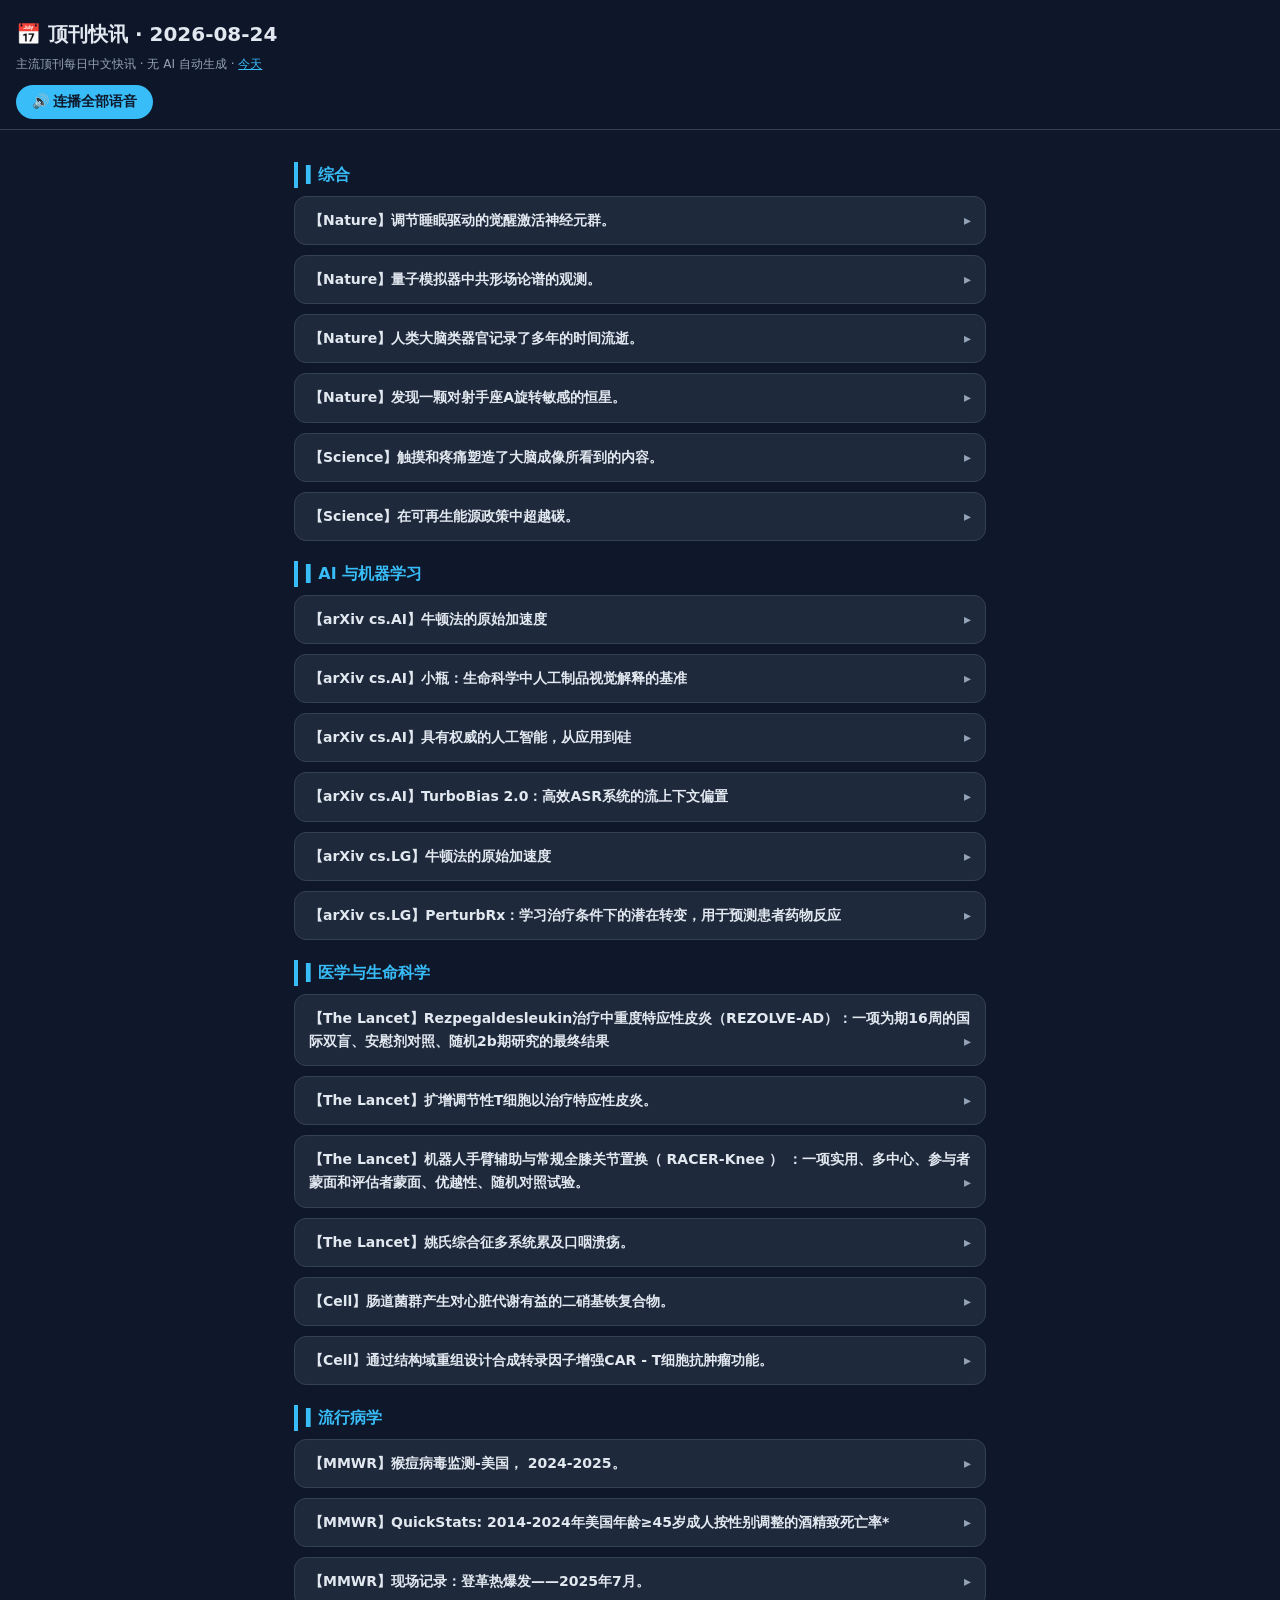
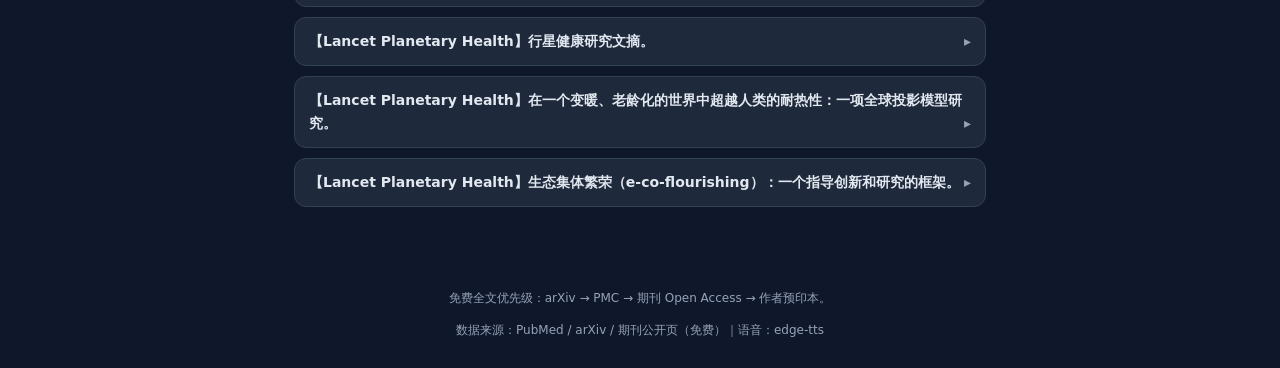
==== site/index.html @ e171ab95 "顶刊快讯 PWA：无 AI 自动生成器 + GitHub Actions 每日部署" ====
<!DOCTYPE html>
<html lang="zh-CN">
<head>
<meta charset="utf-8">
<meta name="viewport" content="width=device-width, initial-scale=1, viewport-fit=cover">
<title>顶刊快讯 · 2026-08-24</title>
<link rel="manifest" href="manifest.webmanifest">
<link rel="icon" href="icon-192.png">
<link rel="apple-touch-icon" href="icon-192.png">
<meta name="theme-color" content="#0f172a">
<link rel="stylesheet" href="styles.css">
</head>
<body>
<header>
<h1>📅 顶刊快讯 · 2026-08-24</h1>
<p class="sub">主流顶刊每日中文快讯 · 无 AI 自动生成 · <a href="index.html">今天</a></p>
<button id="playAll">🔊 连播全部语音</button>
</header>
<main>
<h2>▍综合</h2>
<details>
<summary>【Nature】调节睡眠驱动的觉醒激活神经元群。</summary>
<div class="body">
<p class="abs">长时间的清醒会增加睡眠动力，通常会通过增加睡眠来补偿</p>
<p class="link">原文：<a href="https://pubmed.ncbi.nlm.nih.gov/42618797/" target="_blank" rel="noopener">https://pubmed.ncbi.nlm.nih.gov/42618797/</a></p>
<audio controls preload="none" src="audio/1.mp3"></audio><button class="play" data-audio="audio/1.mp3">▶ 朗读本条</button>
</div>
</details>
<details>
<summary>【Nature】量子模拟器中共形场论谱的观测。</summary>
<div class="body">
<p class="abs">共形场理论（CFTs）在高能物理中占有重要地位</p>
<p class="link">原文：<a href="https://pubmed.ncbi.nlm.nih.gov/42618796/" target="_blank" rel="noopener">https://pubmed.ncbi.nlm.nih.gov/42618796/</a></p>
<audio controls preload="none" src="audio/2.mp3"></audio><button class="play" data-audio="audio/2.mp3">▶ 朗读本条</button>
</div>
</details>
<details>
<summary>【Nature】人类大脑类器官记录了多年的时间流逝。</summary>
<div class="body">
<p class="abs">人类大脑的发育和成熟经历了一段异常漫长的时间，跨度将近20年。控制人类出生后大脑发育的物种特异性方面的过程很难在动物模型中研究</p>
<p class="link">原文：<a href="https://pubmed.ncbi.nlm.nih.gov/42618795/" target="_blank" rel="noopener">https://pubmed.ncbi.nlm.nih.gov/42618795/</a></p>
<audio controls preload="none" src="audio/3.mp3"></audio><button class="play" data-audio="audio/3.mp3">▶ 朗读本条</button>
</div>
</details>
<details>
<summary>【Nature】发现一颗对射手座A旋转敏感的恒星。</summary>
<div class="body">
<p class="abs">射手座A * （ Sgr A * ）位于银河系中心，是最近的大质量黑洞</p>
<p class="link">原文：<a href="https://pubmed.ncbi.nlm.nih.gov/42618794/" target="_blank" rel="noopener">https://pubmed.ncbi.nlm.nih.gov/42618794/</a></p>
<audio controls preload="none" src="audio/4.mp3"></audio><button class="play" data-audio="audio/4.mp3">▶ 朗读本条</button>
</div>
</details>
<details>
<summary>【Science】触摸和疼痛塑造了大脑成像所看到的内容。</summary>
<div class="body">
<p class="abs">感官输入会影响不同的血管网络，影响脑部扫描的精度。</p>
<p class="link">原文：<a href="https://pubmed.ncbi.nlm.nih.gov/42623482/" target="_blank" rel="noopener">https://pubmed.ncbi.nlm.nih.gov/42623482/</a></p>
<audio controls preload="none" src="audio/5.mp3"></audio><button class="play" data-audio="audio/5.mp3">▶ 朗读本条</button>
</div>
</details>
<details>
<summary>【Science】在可再生能源政策中超越碳。</summary>
<div class="body">
<p class="abs">中国政策驱动的太阳能扩张表明，为什么气候政策评估应该考虑生物多样性的影响。</p>
<p class="link">原文：<a href="https://pubmed.ncbi.nlm.nih.gov/42623481/" target="_blank" rel="noopener">https://pubmed.ncbi.nlm.nih.gov/42623481/</a></p>
<audio controls preload="none" src="audio/6.mp3"></audio><button class="play" data-audio="audio/6.mp3">▶ 朗读本条</button>
</div>
</details>
<h2>▍AI 与机器学习</h2>
<details>
<summary>【arXiv cs.AI】牛顿法的原始加速度</summary>
<div class="body">
<p class="abs">提出了一种新的Lipschitz连续Hessian凸函数最小化的直接加速牛顿法。该算法只使用原始变量，每次迭代只执行一次线性求解。通过简单的预定参数选择，实现了函数残差的全局收敛速率为$O(1/k^3)$。据我们所知，这是该问题类实现此速率的第一个二阶方法，而每次迭代仅依赖一个线性系统解（不解决辅助非线性正则化子问题，如三次正则化，执行非线性参数搜索，或使用对偶超梯度修正）。我们的方法可以在保持快速全局速率的同时，使用非精确线性系统解算器以无hessian方式实现。我们通过布雷格曼进一步将我们的构造扩展到任意几何</p>
<p class="link">原文：<a href="https://arxiv.org/abs/2608.21359v1" target="_blank" rel="noopener">https://arxiv.org/abs/2608.21359v1</a></p>
<audio controls preload="none" src="audio/7.mp3"></audio><button class="play" data-audio="audio/7.mp3">▶ 朗读本条</button>
</div>
</details>
<details>
<summary>【arXiv cs.AI】小瓶：生命科学中人工制品视觉解释的基准</summary>
<div class="body">
<p class="abs">在专业的生命科学工作流程中，科学家通常会解释视觉工件（凝胶印迹、显微镜图像、质粒图、流式细胞仪图、分子结构等），以告知研究决策。我们介绍了VIALS，这是一个具有161个这样的解释任务的视觉问答基准，涵盖了生物技术行业中整个实验工作流程中检查的工件类型（而不是出版物和教科书中的抛光数字）。虽然前沿视觉语言模型现在可以流利地描述自然图像，但我们发现它们无法准确地解释这些科学图像，这反映了领域知识和特定领域视觉推理能力的局限性。相比之下，具有相关领域专业知识的科学家发现这些视觉解释任务很简单。不能类似地解释这些图像的人工智能将受到限制</p>
<p class="link">原文：<a href="https://arxiv.org/abs/2608.21357v1" target="_blank" rel="noopener">https://arxiv.org/abs/2608.21357v1</a></p>
<audio controls preload="none" src="audio/8.mp3"></audio><button class="play" data-audio="audio/8.mp3">▶ 朗读本条</button>
</div>
</details>
<details>
<summary>【arXiv cs.AI】具有权威的人工智能，从应用到硅</summary>
<div class="body">
<p class="abs">For sixty years, machine verification has been a major cost overhead, affordable only for exceptional artifacts. Here we report that generative AI inverts this relationship: at AI speed, machine verification is not only economical but essential to productivity --- it is the incorruptible referee that lets one person safely direct autonomous machine work at scale. In five weeks, one researcher on consumer AI subscriptions directed a small fleet of AI agents from application code, through a verified compiler and executive, to a RISC-V processor taped out on a community silicon shuttle; no proof passed through human review, and no RTL was written by a human. The working discipline --- the Salt method --- rests on a proof kernel no hallucinated proof can pass: mathematical claims travel between agents as kernel-checked artifacts, and human attention is reserved for statements, designs, and r</p>
<p class="link">原文：<a href="https://arxiv.org/abs/2608.21356v1" target="_blank" rel="noopener">https://arxiv.org/abs/2608.21356v1</a></p>
<audio controls preload="none" src="audio/9.mp3"></audio><button class="play" data-audio="audio/9.mp3">▶ 朗读本条</button>
</div>
</details>
<details>
<summary>【arXiv cs.AI】TurboBias 2.0：高效ASR系统的流上下文偏置</summary>
<div class="body">
<p class="abs">上下文化对于生产自动语音识别（ASR）系统至关重要，在这种系统中，必须在严格的延迟限制下准确识别用户提供的短语。尽管许多上下文偏置方法提高了识别精度，但它们通常不能满足现代生产ASR系统的实际需求：流推理、高效的批处理解码、用户特定的上下文列表和低运行时开销。我们提出了TurboBias 2.0，这是一个面向生产的框架，用于在基于传感器的ASR系统中进行有效的相位提升。该框架通过不区分大小写的增强图和逐流批处理解码扩展了gpu加速的TurboBias，允许批处理中的每个话语使用独立的上下文偏置配置。这可以为多个同时使用的用户提供个性化的上下文偏差，而无需共享或混合他们的上下文列表。的propo</p>
<p class="link">原文：<a href="https://arxiv.org/abs/2608.21343v1" target="_blank" rel="noopener">https://arxiv.org/abs/2608.21343v1</a></p>
<audio controls preload="none" src="audio/10.mp3"></audio><button class="play" data-audio="audio/10.mp3">▶ 朗读本条</button>
</div>
</details>
<details>
<summary>【arXiv cs.LG】牛顿法的原始加速度</summary>
<div class="body">
<p class="abs">提出了一种新的Lipschitz连续Hessian凸函数最小化的直接加速牛顿法。该算法只使用原始变量，每次迭代只执行一次线性求解。通过简单的预定参数选择，实现了函数残差的全局收敛速率为$O(1/k^3)$。据我们所知，这是该问题类实现此速率的第一个二阶方法，而每次迭代仅依赖一个线性系统解（不解决辅助非线性正则化子问题，如三次正则化，执行非线性参数搜索，或使用对偶超梯度修正）。我们的方法可以在保持快速全局速率的同时，使用非精确线性系统解算器以无hessian方式实现。我们通过布雷格曼进一步将我们的构造扩展到任意几何</p>
<p class="link">原文：<a href="https://arxiv.org/abs/2608.21359v1" target="_blank" rel="noopener">https://arxiv.org/abs/2608.21359v1</a></p>
<audio controls preload="none" src="audio/11.mp3"></audio><button class="play" data-audio="audio/11.mp3">▶ 朗读本条</button>
</div>
</details>
<details>
<summary>【arXiv cs.LG】PerturbRx：学习治疗条件下的潜在转变，用于预测患者药物反应</summary>
<div class="body">
<p class="abs">缺乏数据和肿瘤异质性限制了患者水平的癌症治疗反应预测。现有的方法通过预处理分子谱和药物表征来预测反应，而没有明确地模拟治疗下预期的分子变化。我们提出了PerturbRx，这是一个治疗条件表征学习框架，可以学习干预诱导的潜在转变，并将其用作患者-药物反应特征。PerturbRx从环境匹配但细胞不配对的对照和处理的单细胞群体中训练药物和剂量条件转换预测器，然后冻结并将预测器转移到预处理患者资料中，而无需治疗后测量。这种转变与患者和药物表征相结合，以预测反应。在TCGA和患者来源的异种移植物基准中，PerturbRx达到了最强的聚合率</p>
<p class="link">原文：<a href="https://arxiv.org/abs/2608.21349v1" target="_blank" rel="noopener">https://arxiv.org/abs/2608.21349v1</a></p>
<audio controls preload="none" src="audio/12.mp3"></audio><button class="play" data-audio="audio/12.mp3">▶ 朗读本条</button>
</div>
</details>
<h2>▍医学与生命科学</h2>
<details>
<summary>【The Lancet】Rezpegaldesleukin治疗中重度特应性皮炎（REZOLVE-AD）：一项为期16周的国际双盲、安慰剂对照、随机2b期研究的最终结果</summary>
<div class="body">
<p class="abs">Rezpegaldesleukin是一种白细胞介素-2受体激动剂，可选择性地扩展和增强调节性T细胞（Tregs）的功能，为自身免疫性和炎症性疾病（如特应性皮炎）提供了一种新的治疗方法。我们的目的是比较rezpegaldesleukin和安慰剂对未接受生物治疗的中度至重度特应性皮炎患者的疗效和安全性分析。REZOLVE-AD是一项2b期、随机、双盲、安慰剂对照研究，在10个国家（澳大利亚、保加利亚、加拿大、克罗地亚、捷克、德国、匈牙利、波兰、西班牙和美国）的107个社区研究中心或医院进行。符合条件的患者是在入组前至少12个月确诊患有特应性皮炎（美国皮肤病学会共识标准）的成年人（18岁或以上），并伴有中度至重度疾病活动</p>
<p class="link">原文：<a href="https://pubmed.ncbi.nlm.nih.gov/42628554/" target="_blank" rel="noopener">https://pubmed.ncbi.nlm.nih.gov/42628554/</a></p>
<audio controls preload="none" src="audio/13.mp3"></audio><button class="play" data-audio="audio/13.mp3">▶ 朗读本条</button>
</div>
</details>
<details>
<summary>【The Lancet】扩增调节性T细胞以治疗特应性皮炎。</summary>
<div class="body">

<p class="link">原文：<a href="https://pubmed.ncbi.nlm.nih.gov/42628553/" target="_blank" rel="noopener">https://pubmed.ncbi.nlm.nih.gov/42628553/</a></p>
<audio controls preload="none" src="audio/14.mp3"></audio><button class="play" data-audio="audio/14.mp3">▶ 朗读本条</button>
</div>
</details>
<details>
<summary>【The Lancet】机器人手臂辅助与常规全膝关节置换（ RACER-Knee ） ：一项实用、多中心、参与者蒙面和评估者蒙面、优越性、随机对照试验。</summary>
<div class="body">
<p class="abs">Robotic systems are being increasingly used to assist with total knee replacement (TKR). Whether robotic systems improve outcomes after TKR is uncertain. We aimed to ascertain the clinical efficacy and cost-effectiveness of the Mako robotic-arm system compared with conventional instruments for TKR. We conducted a participant-masked and assessor-masked pragmatic, superiority, randomised controlled trial at ten hospitals in Great Britain involving 33 surgeons. Patients with advanced knee osteoarthritis underwent TKR with conventional instruments (cTKR) or with the Mako robotic-arm-assisted system (rTKR). Key exclusion criteria were inflammatory arthropathy, previous fracture, or the need for complex implants. Participants were randomly assigned (1:1) through a remote computer system using minimisation by age, BMI, centre, surgeon, and primary knee compartment involved. Participants and ass</p>
<p class="link">原文：<a href="https://pubmed.ncbi.nlm.nih.gov/42624811/" target="_blank" rel="noopener">https://pubmed.ncbi.nlm.nih.gov/42624811/</a></p>
<audio controls preload="none" src="audio/15.mp3"></audio><button class="play" data-audio="audio/15.mp3">▶ 朗读本条</button>
</div>
</details>
<details>
<summary>【The Lancet】姚氏综合征多系统累及口咽溃疡。</summary>
<div class="body">

<p class="link">原文：<a href="https://pubmed.ncbi.nlm.nih.gov/42624807/" target="_blank" rel="noopener">https://pubmed.ncbi.nlm.nih.gov/42624807/</a></p>
<audio controls preload="none" src="audio/16.mp3"></audio><button class="play" data-audio="audio/16.mp3">▶ 朗读本条</button>
</div>
</details>
<details>
<summary>【Cell】肠道菌群产生对心脏代谢有益的二硝基铁复合物。</summary>
<div class="body">
<p class="abs">肠道细菌影响宿主生理，但其潜在机制尚不完全清楚。我们确定了肠道微生物将无机硝酸盐和非血红素铁转化为可移动的生物活性二硝基铁复合物（dnic）的途径，这些复合物分布在全身并影响宿主的代谢。电子顺磁共振检测常规而非无菌小鼠组织中的dnic。小鼠和人类的粪便以及大肠杆菌都能从硝酸盐和柠檬酸铁中产生dnic，而缺乏硝酸盐还原酶的突变体则不能。在西方饮食喂养的小鼠中，添加硝酸盐+柠檬酸铁或合成DNIC可增加组织DNIC水平并改善心脏代谢功能障碍。此外，在HepG2细胞和人肝细胞球状体中，DNIC可减少脂肪酸诱导的脂肪变性。DNIC的生物活性由Fe（NO）介导。</p>
<p class="link">原文：<a href="https://pubmed.ncbi.nlm.nih.gov/42617596/" target="_blank" rel="noopener">https://pubmed.ncbi.nlm.nih.gov/42617596/</a></p>
<audio controls preload="none" src="audio/17.mp3"></audio><button class="play" data-audio="audio/17.mp3">▶ 朗读本条</button>
</div>
</details>
<details>
<summary>【Cell】通过结构域重组设计合成转录因子增强CAR - T细胞抗肿瘤功能。</summary>
<div class="body">
<p class="abs">人类蛋白质编码基因是通过祖先基因的结构域重排而进化的。我们开发了一种可扩展的、进化指导的方法，从蛋白质家族的组成域组装新基因，称为DESynR（通过合成和重组的结构域工程）基因。在原代人T细胞中，DESynR激活蛋白-1 （AP-1）转录因子（TFs）在体外和体内抗肿瘤试验中的表现明显优于天然AP-1 TFs。DESynR AP-1 TFs诱导广泛的转录和表观遗传重编程，并建立非自然T细胞状态，优化耗竭、效应和细胞毒性功能以及持久性的特征——有时从不同的细胞类型中选择基因模块。重编程主要是由已建立的ap -1结合调控元件的差异调控驱动的，而不是唯一的结合。最后，我们筛选DESynR红母细胞tran</p>
<p class="link">原文：<a href="https://pubmed.ncbi.nlm.nih.gov/42617595/" target="_blank" rel="noopener">https://pubmed.ncbi.nlm.nih.gov/42617595/</a></p>
<audio controls preload="none" src="audio/18.mp3"></audio><button class="play" data-audio="audio/18.mp3">▶ 朗读本条</button>
</div>
</details>
<h2>▍流行病学</h2>
<details>
<summary>【MMWR】猴痘病毒监测-美国， 2024-2025。</summary>
<div class="body">
<p class="abs">Since the onset of a global outbreak of monkeypox virus (MPXV) infections in 2022, cases have declined substantially in the United States; however, ongoing low-level transmission has persisted. To assess trends in cases of MPXV infection in the United States during 2024-2025, investigators analyzed data from the One CDC Data Platform and the National Notifiable Diseases Surveillance System. In 2024, a total of 2,803 cases of MPXV infection were reported in the United States, including one travel-associated clade Ib case. In 2025, a total of 2,519 cases were reported, including 10 clade Ib cases. The number of reported cases of MPXV infection during September-October 2025 was double that during the same period in 2024, although cases returned to background levels by the end of December 2025. Demographic characteristics of patients with MPXV infections, including distributions by sex, race</p>
<p class="link">原文：<a href="https://pubmed.ncbi.nlm.nih.gov/42623297/" target="_blank" rel="noopener">https://pubmed.ncbi.nlm.nih.gov/42623297/</a></p>
<audio controls preload="none" src="audio/19.mp3"></audio><button class="play" data-audio="audio/19.mp3">▶ 朗读本条</button>
</div>
</details>
<details>
<summary>【MMWR】QuickStats: 2014-2024年美国年龄≥45岁成人按性别调整的酒精致死亡率*</summary>
<div class="body">

<p class="link">原文：<a href="https://pubmed.ncbi.nlm.nih.gov/42623290/" target="_blank" rel="noopener">https://pubmed.ncbi.nlm.nih.gov/42623290/</a></p>
<audio controls preload="none" src="audio/20.mp3"></audio><button class="play" data-audio="audio/20.mp3">▶ 朗读本条</button>
</div>
</details>
<details>
<summary>【MMWR】现场记录：登革热爆发——2025年7月。</summary>
<div class="body">

<p class="link">原文：<a href="https://pubmed.ncbi.nlm.nih.gov/42623287/" target="_blank" rel="noopener">https://pubmed.ncbi.nlm.nih.gov/42623287/</a></p>
<audio controls preload="none" src="audio/21.mp3"></audio><button class="play" data-audio="audio/21.mp3">▶ 朗读本条</button>
</div>
</details>
<details>
<summary>【Lancet Planetary Health】行星健康研究文摘。</summary>
<div class="body">

<p class="link">原文：<a href="https://pubmed.ncbi.nlm.nih.gov/42624812/" target="_blank" rel="noopener">https://pubmed.ncbi.nlm.nih.gov/42624812/</a></p>
<audio controls preload="none" src="audio/22.mp3"></audio><button class="play" data-audio="audio/22.mp3">▶ 朗读本条</button>
</div>
</details>
<details>
<summary>【Lancet Planetary Health】在一个变暖、老龄化的世界中超越人类的耐热性：一项全球投影模型研究。</summary>
<div class="body">
<p class="abs">在一个不断变暖的世界里，了解人类耐热极限将在何时、何地以及在多大程度上被突破变得越来越重要。以前的预测将健康年轻人的热量限制适用于所有年龄组，忽视了老年人更大的脆弱性。随着全球人口老龄化，这种疏忽可能会严重低估未来的高温风险。在这项研究中，我们的目的是研究年龄特异性耐热性在多大程度上改变了热极限超出的全球预测。我们将实验得出的年轻人（18-39岁）、中年人（40-59岁）和老年人（≥60岁）的热量限制与气候预测和年龄分层人口预测相结合，以评估在高于工业化前水平的1-4°C全球变暖下，这些限制可能在何处以及在多大程度上被打破。气候预测包括偏差校正</p>
<p class="link">原文：<a href="https://pubmed.ncbi.nlm.nih.gov/42607702/" target="_blank" rel="noopener">https://pubmed.ncbi.nlm.nih.gov/42607702/</a></p>
<audio controls preload="none" src="audio/23.mp3"></audio><button class="play" data-audio="audio/23.mp3">▶ 朗读本条</button>
</div>
</details>
<details>
<summary>【Lancet Planetary Health】生态集体繁荣（e-co-flourishing）：一个指导创新和研究的框架。</summary>
<div class="body">
<p class="abs">Converging ecological and social crises have exposed the limits of prevailing models of human progress, highlighting the need for more inclusive and interdisciplinary approaches to advancing wellbeing and flourishing across human and non-human life. In this Personal View, we propose an ecological-collective-flourishing (e-co-flourishing) approach, whereby one's own human flourishing is pursued along with that of natural ecosystems and their collective and individual constituents. We offer a heuristic translational framework that includes a methodological approach; guiding principles; and proposed programme theory in terms of hypothesised outcomes, pathways of change (mechanisms), key contextual factors (moderators), and intervention characteristics. This framework aims to bridge theory to real-world applications of e-co-flourishing interventions that are effective, scalable, and promote </p>
<p class="link">原文：<a href="https://pubmed.ncbi.nlm.nih.gov/42526478/" target="_blank" rel="noopener">https://pubmed.ncbi.nlm.nih.gov/42526478/</a></p>
<audio controls preload="none" src="audio/24.mp3"></audio><button class="play" data-audio="audio/24.mp3">▶ 朗读本条</button>
</div>
</details>

</main>
<footer>
<p>免费全文优先级：arXiv → PMC → 期刊 Open Access → 作者预印本。</p>
<p>数据来源：PubMed / arXiv / 期刊公开页（免费）｜语音：edge-tts</p>
</footer>
<script src="app.js"></script>
</body>
</html>
---- site/styles.css ----
:root { --bg:#0f172a; --card:#1e293b; --text:#e2e8f0; --muted:#94a3b8; --accent:#38bdf8; }
* { box-sizing:border-box; }
html { -webkit-text-size-adjust:100%; }
body { margin:0; font-family:system-ui,-apple-system,"PingFang SC","Microsoft YaHei",sans-serif; background:var(--bg); color:var(--text); line-height:1.65; }
header { padding:18px 16px 10px; position:sticky; top:0; background:rgba(15,23,42,.94); backdrop-filter:blur(8px); z-index:5; border-bottom:1px solid #334155; }
h1 { font-size:20px; margin:0 0 4px; }
.sub { color:var(--muted); font-size:12px; margin:0 0 10px; word-break:break-all; }
#playAll { background:var(--accent); color:#0f172a; border:0; border-radius:999px; padding:8px 16px; font-size:14px; font-weight:600; }
#playAll:disabled { opacity:.6; }
main { padding:12px 14px 44px; max-width:720px; margin:0 auto; }
h2 { font-size:16px; color:var(--accent); margin:20px 0 8px; border-left:4px solid var(--accent); padding-left:8px; }
details { background:var(--card); border-radius:12px; margin-bottom:10px; overflow:hidden; border:1px solid #334155; }
summary { padding:12px 14px; cursor:pointer; font-size:14px; font-weight:600; list-style:none; }
summary::-webkit-details-marker { display:none; }
summary::after { content:"▸"; float:right; color:var(--muted); }
details[open] summary::after { content:"▾"; }
.body { padding:0 14px 12px; border-top:1px dashed #334155; }
.abs { font-size:13px; color:#cbd5e1; }
.link { font-size:12px; word-break:break-all; }
.link a { color:var(--accent); }
audio { width:100%; height:36px; margin-top:8px; }
.play { background:#334155; color:var(--text); border:0; border-radius:8px; padding:6px 12px; margin-top:6px; font-size:13px; cursor:pointer; }
.noaudio { color:var(--muted); font-size:12px; }
footer { text-align:center; color:var(--muted); font-size:12px; padding:16px 12px; }
a { color:var(--accent); }
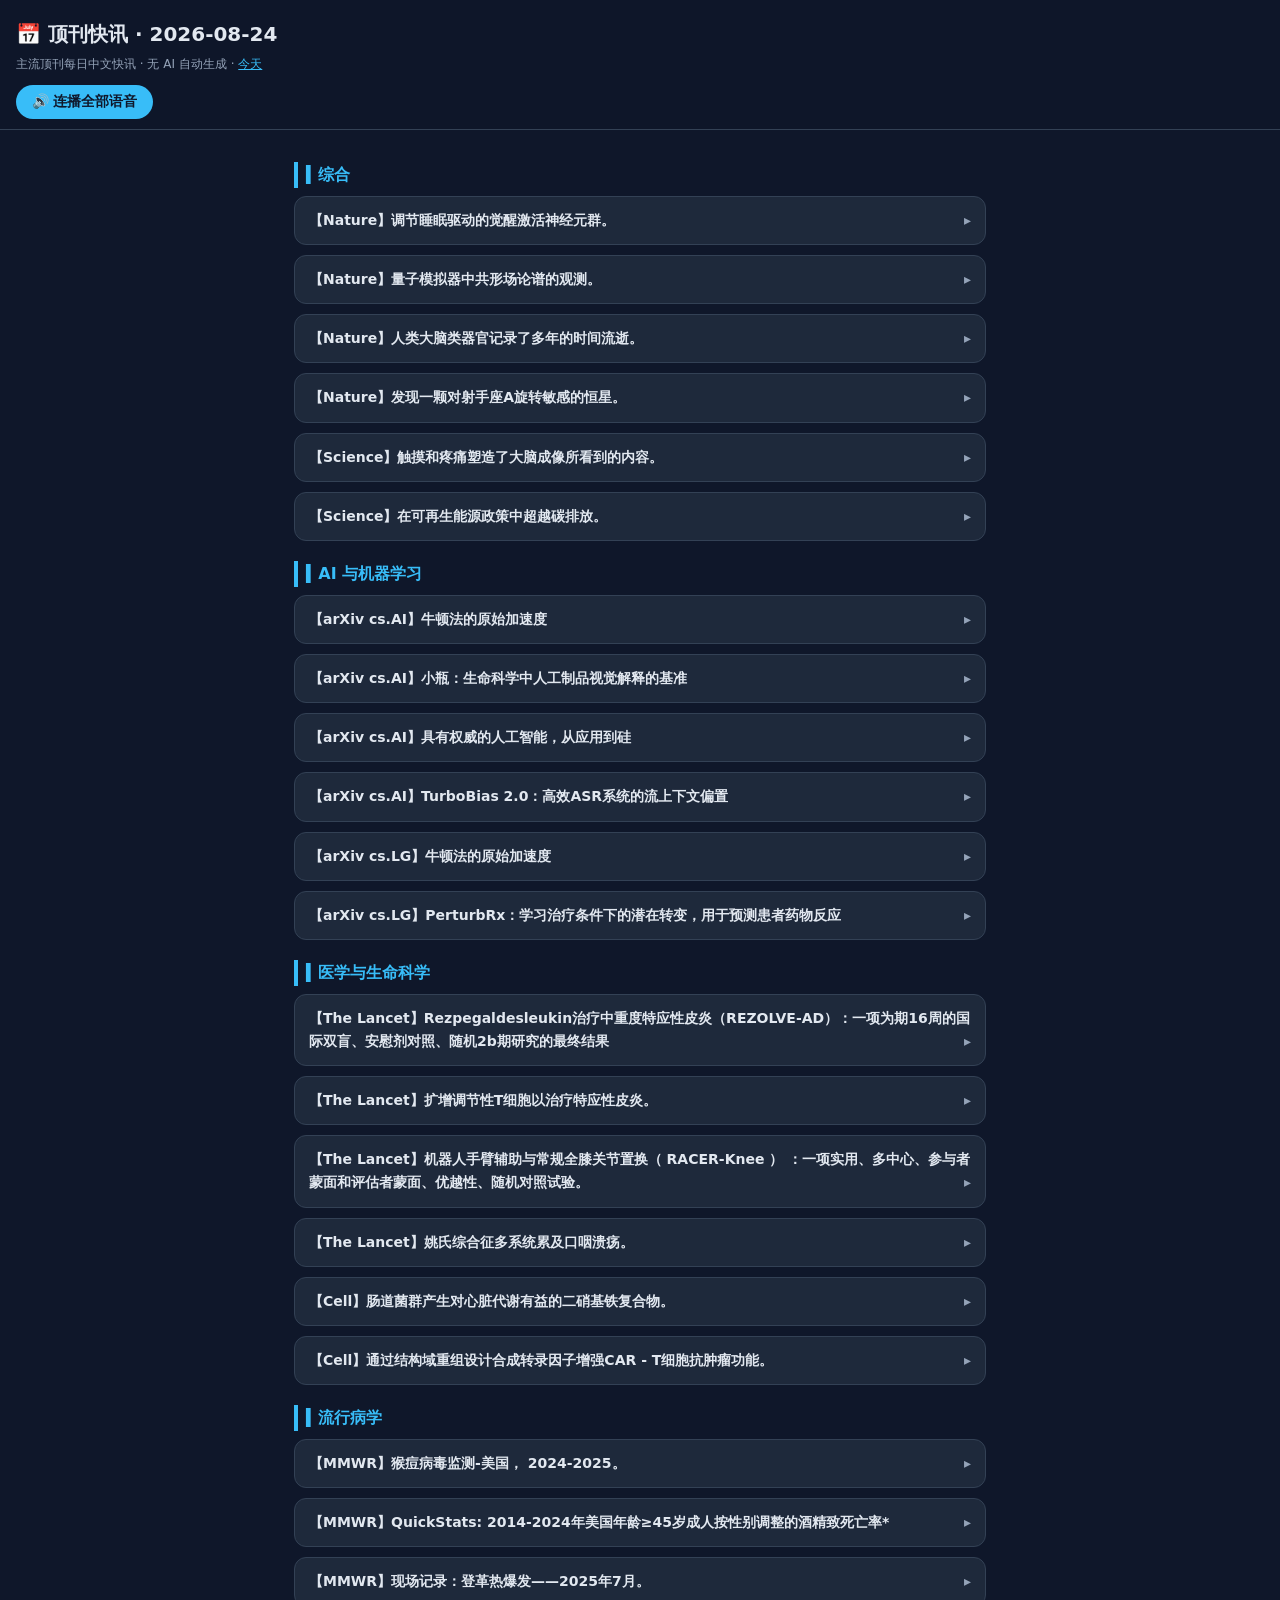
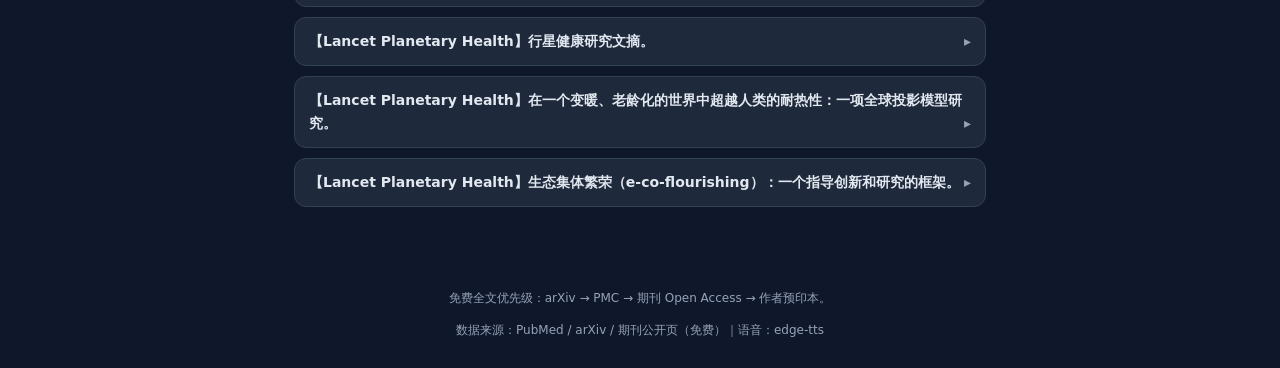
==== commit 7133448a: "修复：音频路径缺少日期子目录导致播放器 404；archive 页路径适配" ====
--- a/site/index.html
+++ b/site/index.html
@@ -23,7 +23,7 @@
 <div class="body">
 <p class="abs">长时间的清醒会增加睡眠动力，通常会通过增加睡眠来补偿</p>
 <p class="link">原文：<a href="https://pubmed.ncbi.nlm.nih.gov/42618797/" target="_blank" rel="noopener">https://pubmed.ncbi.nlm.nih.gov/42618797/</a></p>
-<audio controls preload="none" src="audio/1.mp3"></audio><button class="play" data-audio="audio/1.mp3">▶ 朗读本条</button>
+<audio controls preload="none" src="audio/2026-08-24/1.mp3"></audio><button class="play" data-audio="audio/2026-08-24/1.mp3">▶ 朗读本条</button>
 </div>
 </details>
 <details>
@@ -31,7 +31,7 @@
 <div class="body">
 <p class="abs">共形场理论（CFTs）在高能物理中占有重要地位</p>
 <p class="link">原文：<a href="https://pubmed.ncbi.nlm.nih.gov/42618796/" target="_blank" rel="noopener">https://pubmed.ncbi.nlm.nih.gov/42618796/</a></p>
-<audio controls preload="none" src="audio/2.mp3"></audio><button class="play" data-audio="audio/2.mp3">▶ 朗读本条</button>
+<audio controls preload="none" src="audio/2026-08-24/2.mp3"></audio><button class="play" data-audio="audio/2026-08-24/2.mp3">▶ 朗读本条</button>
 </div>
 </details>
 <details>
@@ -39,7 +39,7 @@
 <div class="body">
 <p class="abs">人类大脑的发育和成熟经历了一段异常漫长的时间，跨度将近20年。控制人类出生后大脑发育的物种特异性方面的过程很难在动物模型中研究</p>
 <p class="link">原文：<a href="https://pubmed.ncbi.nlm.nih.gov/42618795/" target="_blank" rel="noopener">https://pubmed.ncbi.nlm.nih.gov/42618795/</a></p>
-<audio controls preload="none" src="audio/3.mp3"></audio><button class="play" data-audio="audio/3.mp3">▶ 朗读本条</button>
+<audio controls preload="none" src="audio/2026-08-24/3.mp3"></audio><button class="play" data-audio="audio/2026-08-24/3.mp3">▶ 朗读本条</button>
 </div>
 </details>
 <details>
@@ -47,7 +47,7 @@
 <div class="body">
 <p class="abs">射手座A * （ Sgr A * ）位于银河系中心，是最近的大质量黑洞</p>
 <p class="link">原文：<a href="https://pubmed.ncbi.nlm.nih.gov/42618794/" target="_blank" rel="noopener">https://pubmed.ncbi.nlm.nih.gov/42618794/</a></p>
-<audio controls preload="none" src="audio/4.mp3"></audio><button class="play" data-audio="audio/4.mp3">▶ 朗读本条</button>
+<audio controls preload="none" src="audio/2026-08-24/4.mp3"></audio><button class="play" data-audio="audio/2026-08-24/4.mp3">▶ 朗读本条</button>
 </div>
 </details>
 <details>
@@ -55,15 +55,15 @@
 <div class="body">
 <p class="abs">感官输入会影响不同的血管网络，影响脑部扫描的精度。</p>
 <p class="link">原文：<a href="https://pubmed.ncbi.nlm.nih.gov/42623482/" target="_blank" rel="noopener">https://pubmed.ncbi.nlm.nih.gov/42623482/</a></p>
-<audio controls preload="none" src="audio/5.mp3"></audio><button class="play" data-audio="audio/5.mp3">▶ 朗读本条</button>
-</div>
-</details>
-<details>
-<summary>【Science】在可再生能源政策中超越碳。</summary>
+<audio controls preload="none" src="audio/2026-08-24/5.mp3"></audio><button class="play" data-audio="audio/2026-08-24/5.mp3">▶ 朗读本条</button>
+</div>
+</details>
+<details>
+<summary>【Science】在可再生能源政策中超越碳排放。</summary>
 <div class="body">
 <p class="abs">中国政策驱动的太阳能扩张表明，为什么气候政策评估应该考虑生物多样性的影响。</p>
 <p class="link">原文：<a href="https://pubmed.ncbi.nlm.nih.gov/42623481/" target="_blank" rel="noopener">https://pubmed.ncbi.nlm.nih.gov/42623481/</a></p>
-<audio controls preload="none" src="audio/6.mp3"></audio><button class="play" data-audio="audio/6.mp3">▶ 朗读本条</button>
+<audio controls preload="none" src="audio/2026-08-24/6.mp3"></audio><button class="play" data-audio="audio/2026-08-24/6.mp3">▶ 朗读本条</button>
 </div>
 </details>
 <h2>▍AI 与机器学习</h2>
@@ -72,7 +72,7 @@
 <div class="body">
 <p class="abs">提出了一种新的Lipschitz连续Hessian凸函数最小化的直接加速牛顿法。该算法只使用原始变量，每次迭代只执行一次线性求解。通过简单的预定参数选择，实现了函数残差的全局收敛速率为$O(1/k^3)$。据我们所知，这是该问题类实现此速率的第一个二阶方法，而每次迭代仅依赖一个线性系统解（不解决辅助非线性正则化子问题，如三次正则化，执行非线性参数搜索，或使用对偶超梯度修正）。我们的方法可以在保持快速全局速率的同时，使用非精确线性系统解算器以无hessian方式实现。我们通过布雷格曼进一步将我们的构造扩展到任意几何</p>
 <p class="link">原文：<a href="https://arxiv.org/abs/2608.21359v1" target="_blank" rel="noopener">https://arxiv.org/abs/2608.21359v1</a></p>
-<audio controls preload="none" src="audio/7.mp3"></audio><button class="play" data-audio="audio/7.mp3">▶ 朗读本条</button>
+<audio controls preload="none" src="audio/2026-08-24/7.mp3"></audio><button class="play" data-audio="audio/2026-08-24/7.mp3">▶ 朗读本条</button>
 </div>
 </details>
 <details>
@@ -80,7 +80,7 @@
 <div class="body">
 <p class="abs">在专业的生命科学工作流程中，科学家通常会解释视觉工件（凝胶印迹、显微镜图像、质粒图、流式细胞仪图、分子结构等），以告知研究决策。我们介绍了VIALS，这是一个具有161个这样的解释任务的视觉问答基准，涵盖了生物技术行业中整个实验工作流程中检查的工件类型（而不是出版物和教科书中的抛光数字）。虽然前沿视觉语言模型现在可以流利地描述自然图像，但我们发现它们无法准确地解释这些科学图像，这反映了领域知识和特定领域视觉推理能力的局限性。相比之下，具有相关领域专业知识的科学家发现这些视觉解释任务很简单。不能类似地解释这些图像的人工智能将受到限制</p>
 <p class="link">原文：<a href="https://arxiv.org/abs/2608.21357v1" target="_blank" rel="noopener">https://arxiv.org/abs/2608.21357v1</a></p>
-<audio controls preload="none" src="audio/8.mp3"></audio><button class="play" data-audio="audio/8.mp3">▶ 朗读本条</button>
+<audio controls preload="none" src="audio/2026-08-24/8.mp3"></audio><button class="play" data-audio="audio/2026-08-24/8.mp3">▶ 朗读本条</button>
 </div>
 </details>
 <details>
@@ -88,7 +88,7 @@
 <div class="body">
 <p class="abs">For sixty years, machine verification has been a major cost overhead, affordable only for exceptional artifacts. Here we report that generative AI inverts this relationship: at AI speed, machine verification is not only economical but essential to productivity --- it is the incorruptible referee that lets one person safely direct autonomous machine work at scale. In five weeks, one researcher on consumer AI subscriptions directed a small fleet of AI agents from application code, through a verified compiler and executive, to a RISC-V processor taped out on a community silicon shuttle; no proof passed through human review, and no RTL was written by a human. The working discipline --- the Salt method --- rests on a proof kernel no hallucinated proof can pass: mathematical claims travel between agents as kernel-checked artifacts, and human attention is reserved for statements, designs, and r</p>
 <p class="link">原文：<a href="https://arxiv.org/abs/2608.21356v1" target="_blank" rel="noopener">https://arxiv.org/abs/2608.21356v1</a></p>
-<audio controls preload="none" src="audio/9.mp3"></audio><button class="play" data-audio="audio/9.mp3">▶ 朗读本条</button>
+<audio controls preload="none" src="audio/2026-08-24/9.mp3"></audio><button class="play" data-audio="audio/2026-08-24/9.mp3">▶ 朗读本条</button>
 </div>
 </details>
 <details>
@@ -96,7 +96,7 @@
 <div class="body">
 <p class="abs">上下文化对于生产自动语音识别（ASR）系统至关重要，在这种系统中，必须在严格的延迟限制下准确识别用户提供的短语。尽管许多上下文偏置方法提高了识别精度，但它们通常不能满足现代生产ASR系统的实际需求：流推理、高效的批处理解码、用户特定的上下文列表和低运行时开销。我们提出了TurboBias 2.0，这是一个面向生产的框架，用于在基于传感器的ASR系统中进行有效的相位提升。该框架通过不区分大小写的增强图和逐流批处理解码扩展了gpu加速的TurboBias，允许批处理中的每个话语使用独立的上下文偏置配置。这可以为多个同时使用的用户提供个性化的上下文偏差，而无需共享或混合他们的上下文列表。的propo</p>
 <p class="link">原文：<a href="https://arxiv.org/abs/2608.21343v1" target="_blank" rel="noopener">https://arxiv.org/abs/2608.21343v1</a></p>
-<audio controls preload="none" src="audio/10.mp3"></audio><button class="play" data-audio="audio/10.mp3">▶ 朗读本条</button>
+<audio controls preload="none" src="audio/2026-08-24/10.mp3"></audio><button class="play" data-audio="audio/2026-08-24/10.mp3">▶ 朗读本条</button>
 </div>
 </details>
 <details>
@@ -104,7 +104,7 @@
 <div class="body">
 <p class="abs">提出了一种新的Lipschitz连续Hessian凸函数最小化的直接加速牛顿法。该算法只使用原始变量，每次迭代只执行一次线性求解。通过简单的预定参数选择，实现了函数残差的全局收敛速率为$O(1/k^3)$。据我们所知，这是该问题类实现此速率的第一个二阶方法，而每次迭代仅依赖一个线性系统解（不解决辅助非线性正则化子问题，如三次正则化，执行非线性参数搜索，或使用对偶超梯度修正）。我们的方法可以在保持快速全局速率的同时，使用非精确线性系统解算器以无hessian方式实现。我们通过布雷格曼进一步将我们的构造扩展到任意几何</p>
 <p class="link">原文：<a href="https://arxiv.org/abs/2608.21359v1" target="_blank" rel="noopener">https://arxiv.org/abs/2608.21359v1</a></p>
-<audio controls preload="none" src="audio/11.mp3"></audio><button class="play" data-audio="audio/11.mp3">▶ 朗读本条</button>
+<audio controls preload="none" src="audio/2026-08-24/11.mp3"></audio><button class="play" data-audio="audio/2026-08-24/11.mp3">▶ 朗读本条</button>
 </div>
 </details>
 <details>
@@ -112,7 +112,7 @@
 <div class="body">
 <p class="abs">缺乏数据和肿瘤异质性限制了患者水平的癌症治疗反应预测。现有的方法通过预处理分子谱和药物表征来预测反应，而没有明确地模拟治疗下预期的分子变化。我们提出了PerturbRx，这是一个治疗条件表征学习框架，可以学习干预诱导的潜在转变，并将其用作患者-药物反应特征。PerturbRx从环境匹配但细胞不配对的对照和处理的单细胞群体中训练药物和剂量条件转换预测器，然后冻结并将预测器转移到预处理患者资料中，而无需治疗后测量。这种转变与患者和药物表征相结合，以预测反应。在TCGA和患者来源的异种移植物基准中，PerturbRx达到了最强的聚合率</p>
 <p class="link">原文：<a href="https://arxiv.org/abs/2608.21349v1" target="_blank" rel="noopener">https://arxiv.org/abs/2608.21349v1</a></p>
-<audio controls preload="none" src="audio/12.mp3"></audio><button class="play" data-audio="audio/12.mp3">▶ 朗读本条</button>
+<audio controls preload="none" src="audio/2026-08-24/12.mp3"></audio><button class="play" data-audio="audio/2026-08-24/12.mp3">▶ 朗读本条</button>
 </div>
 </details>
 <h2>▍医学与生命科学</h2>
@@ -121,7 +121,7 @@
 <div class="body">
 <p class="abs">Rezpegaldesleukin是一种白细胞介素-2受体激动剂，可选择性地扩展和增强调节性T细胞（Tregs）的功能，为自身免疫性和炎症性疾病（如特应性皮炎）提供了一种新的治疗方法。我们的目的是比较rezpegaldesleukin和安慰剂对未接受生物治疗的中度至重度特应性皮炎患者的疗效和安全性分析。REZOLVE-AD是一项2b期、随机、双盲、安慰剂对照研究，在10个国家（澳大利亚、保加利亚、加拿大、克罗地亚、捷克、德国、匈牙利、波兰、西班牙和美国）的107个社区研究中心或医院进行。符合条件的患者是在入组前至少12个月确诊患有特应性皮炎（美国皮肤病学会共识标准）的成年人（18岁或以上），并伴有中度至重度疾病活动</p>
 <p class="link">原文：<a href="https://pubmed.ncbi.nlm.nih.gov/42628554/" target="_blank" rel="noopener">https://pubmed.ncbi.nlm.nih.gov/42628554/</a></p>
-<audio controls preload="none" src="audio/13.mp3"></audio><button class="play" data-audio="audio/13.mp3">▶ 朗读本条</button>
+<audio controls preload="none" src="audio/2026-08-24/13.mp3"></audio><button class="play" data-audio="audio/2026-08-24/13.mp3">▶ 朗读本条</button>
 </div>
 </details>
 <details>
@@ -129,7 +129,7 @@
 <div class="body">
 
 <p class="link">原文：<a href="https://pubmed.ncbi.nlm.nih.gov/42628553/" target="_blank" rel="noopener">https://pubmed.ncbi.nlm.nih.gov/42628553/</a></p>
-<audio controls preload="none" src="audio/14.mp3"></audio><button class="play" data-audio="audio/14.mp3">▶ 朗读本条</button>
+<audio controls preload="none" src="audio/2026-08-24/14.mp3"></audio><button class="play" data-audio="audio/2026-08-24/14.mp3">▶ 朗读本条</button>
 </div>
 </details>
 <details>
@@ -137,7 +137,7 @@
 <div class="body">
 <p class="abs">Robotic systems are being increasingly used to assist with total knee replacement (TKR). Whether robotic systems improve outcomes after TKR is uncertain. We aimed to ascertain the clinical efficacy and cost-effectiveness of the Mako robotic-arm system compared with conventional instruments for TKR. We conducted a participant-masked and assessor-masked pragmatic, superiority, randomised controlled trial at ten hospitals in Great Britain involving 33 surgeons. Patients with advanced knee osteoarthritis underwent TKR with conventional instruments (cTKR) or with the Mako robotic-arm-assisted system (rTKR). Key exclusion criteria were inflammatory arthropathy, previous fracture, or the need for complex implants. Participants were randomly assigned (1:1) through a remote computer system using minimisation by age, BMI, centre, surgeon, and primary knee compartment involved. Participants and ass</p>
 <p class="link">原文：<a href="https://pubmed.ncbi.nlm.nih.gov/42624811/" target="_blank" rel="noopener">https://pubmed.ncbi.nlm.nih.gov/42624811/</a></p>
-<audio controls preload="none" src="audio/15.mp3"></audio><button class="play" data-audio="audio/15.mp3">▶ 朗读本条</button>
+<audio controls preload="none" src="audio/2026-08-24/15.mp3"></audio><button class="play" data-audio="audio/2026-08-24/15.mp3">▶ 朗读本条</button>
 </div>
 </details>
 <details>
@@ -145,7 +145,7 @@
 <div class="body">
 
 <p class="link">原文：<a href="https://pubmed.ncbi.nlm.nih.gov/42624807/" target="_blank" rel="noopener">https://pubmed.ncbi.nlm.nih.gov/42624807/</a></p>
-<audio controls preload="none" src="audio/16.mp3"></audio><button class="play" data-audio="audio/16.mp3">▶ 朗读本条</button>
+<audio controls preload="none" src="audio/2026-08-24/16.mp3"></audio><button class="play" data-audio="audio/2026-08-24/16.mp3">▶ 朗读本条</button>
 </div>
 </details>
 <details>
@@ -153,7 +153,7 @@
 <div class="body">
 <p class="abs">肠道细菌影响宿主生理，但其潜在机制尚不完全清楚。我们确定了肠道微生物将无机硝酸盐和非血红素铁转化为可移动的生物活性二硝基铁复合物（dnic）的途径，这些复合物分布在全身并影响宿主的代谢。电子顺磁共振检测常规而非无菌小鼠组织中的dnic。小鼠和人类的粪便以及大肠杆菌都能从硝酸盐和柠檬酸铁中产生dnic，而缺乏硝酸盐还原酶的突变体则不能。在西方饮食喂养的小鼠中，添加硝酸盐+柠檬酸铁或合成DNIC可增加组织DNIC水平并改善心脏代谢功能障碍。此外，在HepG2细胞和人肝细胞球状体中，DNIC可减少脂肪酸诱导的脂肪变性。DNIC的生物活性由Fe（NO）介导。</p>
 <p class="link">原文：<a href="https://pubmed.ncbi.nlm.nih.gov/42617596/" target="_blank" rel="noopener">https://pubmed.ncbi.nlm.nih.gov/42617596/</a></p>
-<audio controls preload="none" src="audio/17.mp3"></audio><button class="play" data-audio="audio/17.mp3">▶ 朗读本条</button>
+<audio controls preload="none" src="audio/2026-08-24/17.mp3"></audio><button class="play" data-audio="audio/2026-08-24/17.mp3">▶ 朗读本条</button>
 </div>
 </details>
 <details>
@@ -161,7 +161,7 @@
 <div class="body">
 <p class="abs">人类蛋白质编码基因是通过祖先基因的结构域重排而进化的。我们开发了一种可扩展的、进化指导的方法，从蛋白质家族的组成域组装新基因，称为DESynR（通过合成和重组的结构域工程）基因。在原代人T细胞中，DESynR激活蛋白-1 （AP-1）转录因子（TFs）在体外和体内抗肿瘤试验中的表现明显优于天然AP-1 TFs。DESynR AP-1 TFs诱导广泛的转录和表观遗传重编程，并建立非自然T细胞状态，优化耗竭、效应和细胞毒性功能以及持久性的特征——有时从不同的细胞类型中选择基因模块。重编程主要是由已建立的ap -1结合调控元件的差异调控驱动的，而不是唯一的结合。最后，我们筛选DESynR红母细胞tran</p>
 <p class="link">原文：<a href="https://pubmed.ncbi.nlm.nih.gov/42617595/" target="_blank" rel="noopener">https://pubmed.ncbi.nlm.nih.gov/42617595/</a></p>
-<audio controls preload="none" src="audio/18.mp3"></audio><button class="play" data-audio="audio/18.mp3">▶ 朗读本条</button>
+<audio controls preload="none" src="audio/2026-08-24/18.mp3"></audio><button class="play" data-audio="audio/2026-08-24/18.mp3">▶ 朗读本条</button>
 </div>
 </details>
 <h2>▍流行病学</h2>
@@ -170,7 +170,7 @@
 <div class="body">
 <p class="abs">Since the onset of a global outbreak of monkeypox virus (MPXV) infections in 2022, cases have declined substantially in the United States; however, ongoing low-level transmission has persisted. To assess trends in cases of MPXV infection in the United States during 2024-2025, investigators analyzed data from the One CDC Data Platform and the National Notifiable Diseases Surveillance System. In 2024, a total of 2,803 cases of MPXV infection were reported in the United States, including one travel-associated clade Ib case. In 2025, a total of 2,519 cases were reported, including 10 clade Ib cases. The number of reported cases of MPXV infection during September-October 2025 was double that during the same period in 2024, although cases returned to background levels by the end of December 2025. Demographic characteristics of patients with MPXV infections, including distributions by sex, race</p>
 <p class="link">原文：<a href="https://pubmed.ncbi.nlm.nih.gov/42623297/" target="_blank" rel="noopener">https://pubmed.ncbi.nlm.nih.gov/42623297/</a></p>
-<audio controls preload="none" src="audio/19.mp3"></audio><button class="play" data-audio="audio/19.mp3">▶ 朗读本条</button>
+<audio controls preload="none" src="audio/2026-08-24/19.mp3"></audio><button class="play" data-audio="audio/2026-08-24/19.mp3">▶ 朗读本条</button>
 </div>
 </details>
 <details>
@@ -178,7 +178,7 @@
 <div class="body">
 
 <p class="link">原文：<a href="https://pubmed.ncbi.nlm.nih.gov/42623290/" target="_blank" rel="noopener">https://pubmed.ncbi.nlm.nih.gov/42623290/</a></p>
-<audio controls preload="none" src="audio/20.mp3"></audio><button class="play" data-audio="audio/20.mp3">▶ 朗读本条</button>
+<audio controls preload="none" src="audio/2026-08-24/20.mp3"></audio><button class="play" data-audio="audio/2026-08-24/20.mp3">▶ 朗读本条</button>
 </div>
 </details>
 <details>
@@ -186,7 +186,7 @@
 <div class="body">
 
 <p class="link">原文：<a href="https://pubmed.ncbi.nlm.nih.gov/42623287/" target="_blank" rel="noopener">https://pubmed.ncbi.nlm.nih.gov/42623287/</a></p>
-<audio controls preload="none" src="audio/21.mp3"></audio><button class="play" data-audio="audio/21.mp3">▶ 朗读本条</button>
+<audio controls preload="none" src="audio/2026-08-24/21.mp3"></audio><button class="play" data-audio="audio/2026-08-24/21.mp3">▶ 朗读本条</button>
 </div>
 </details>
 <details>
@@ -194,7 +194,7 @@
 <div class="body">
 
 <p class="link">原文：<a href="https://pubmed.ncbi.nlm.nih.gov/42624812/" target="_blank" rel="noopener">https://pubmed.ncbi.nlm.nih.gov/42624812/</a></p>
-<audio controls preload="none" src="audio/22.mp3"></audio><button class="play" data-audio="audio/22.mp3">▶ 朗读本条</button>
+<audio controls preload="none" src="audio/2026-08-24/22.mp3"></audio><button class="play" data-audio="audio/2026-08-24/22.mp3">▶ 朗读本条</button>
 </div>
 </details>
 <details>
@@ -202,7 +202,7 @@
 <div class="body">
 <p class="abs">在一个不断变暖的世界里，了解人类耐热极限将在何时、何地以及在多大程度上被突破变得越来越重要。以前的预测将健康年轻人的热量限制适用于所有年龄组，忽视了老年人更大的脆弱性。随着全球人口老龄化，这种疏忽可能会严重低估未来的高温风险。在这项研究中，我们的目的是研究年龄特异性耐热性在多大程度上改变了热极限超出的全球预测。我们将实验得出的年轻人（18-39岁）、中年人（40-59岁）和老年人（≥60岁）的热量限制与气候预测和年龄分层人口预测相结合，以评估在高于工业化前水平的1-4°C全球变暖下，这些限制可能在何处以及在多大程度上被打破。气候预测包括偏差校正</p>
 <p class="link">原文：<a href="https://pubmed.ncbi.nlm.nih.gov/42607702/" target="_blank" rel="noopener">https://pubmed.ncbi.nlm.nih.gov/42607702/</a></p>
-<audio controls preload="none" src="audio/23.mp3"></audio><button class="play" data-audio="audio/23.mp3">▶ 朗读本条</button>
+<audio controls preload="none" src="audio/2026-08-24/23.mp3"></audio><button class="play" data-audio="audio/2026-08-24/23.mp3">▶ 朗读本条</button>
 </div>
 </details>
 <details>
@@ -210,7 +210,7 @@
 <div class="body">
 <p class="abs">Converging ecological and social crises have exposed the limits of prevailing models of human progress, highlighting the need for more inclusive and interdisciplinary approaches to advancing wellbeing and flourishing across human and non-human life. In this Personal View, we propose an ecological-collective-flourishing (e-co-flourishing) approach, whereby one's own human flourishing is pursued along with that of natural ecosystems and their collective and individual constituents. We offer a heuristic translational framework that includes a methodological approach; guiding principles; and proposed programme theory in terms of hypothesised outcomes, pathways of change (mechanisms), key contextual factors (moderators), and intervention characteristics. This framework aims to bridge theory to real-world applications of e-co-flourishing interventions that are effective, scalable, and promote </p>
 <p class="link">原文：<a href="https://pubmed.ncbi.nlm.nih.gov/42526478/" target="_blank" rel="noopener">https://pubmed.ncbi.nlm.nih.gov/42526478/</a></p>
-<audio controls preload="none" src="audio/24.mp3"></audio><button class="play" data-audio="audio/24.mp3">▶ 朗读本条</button>
+<audio controls preload="none" src="audio/2026-08-24/24.mp3"></audio><button class="play" data-audio="audio/2026-08-24/24.mp3">▶ 朗读本条</button>
 </div>
 </details>
 
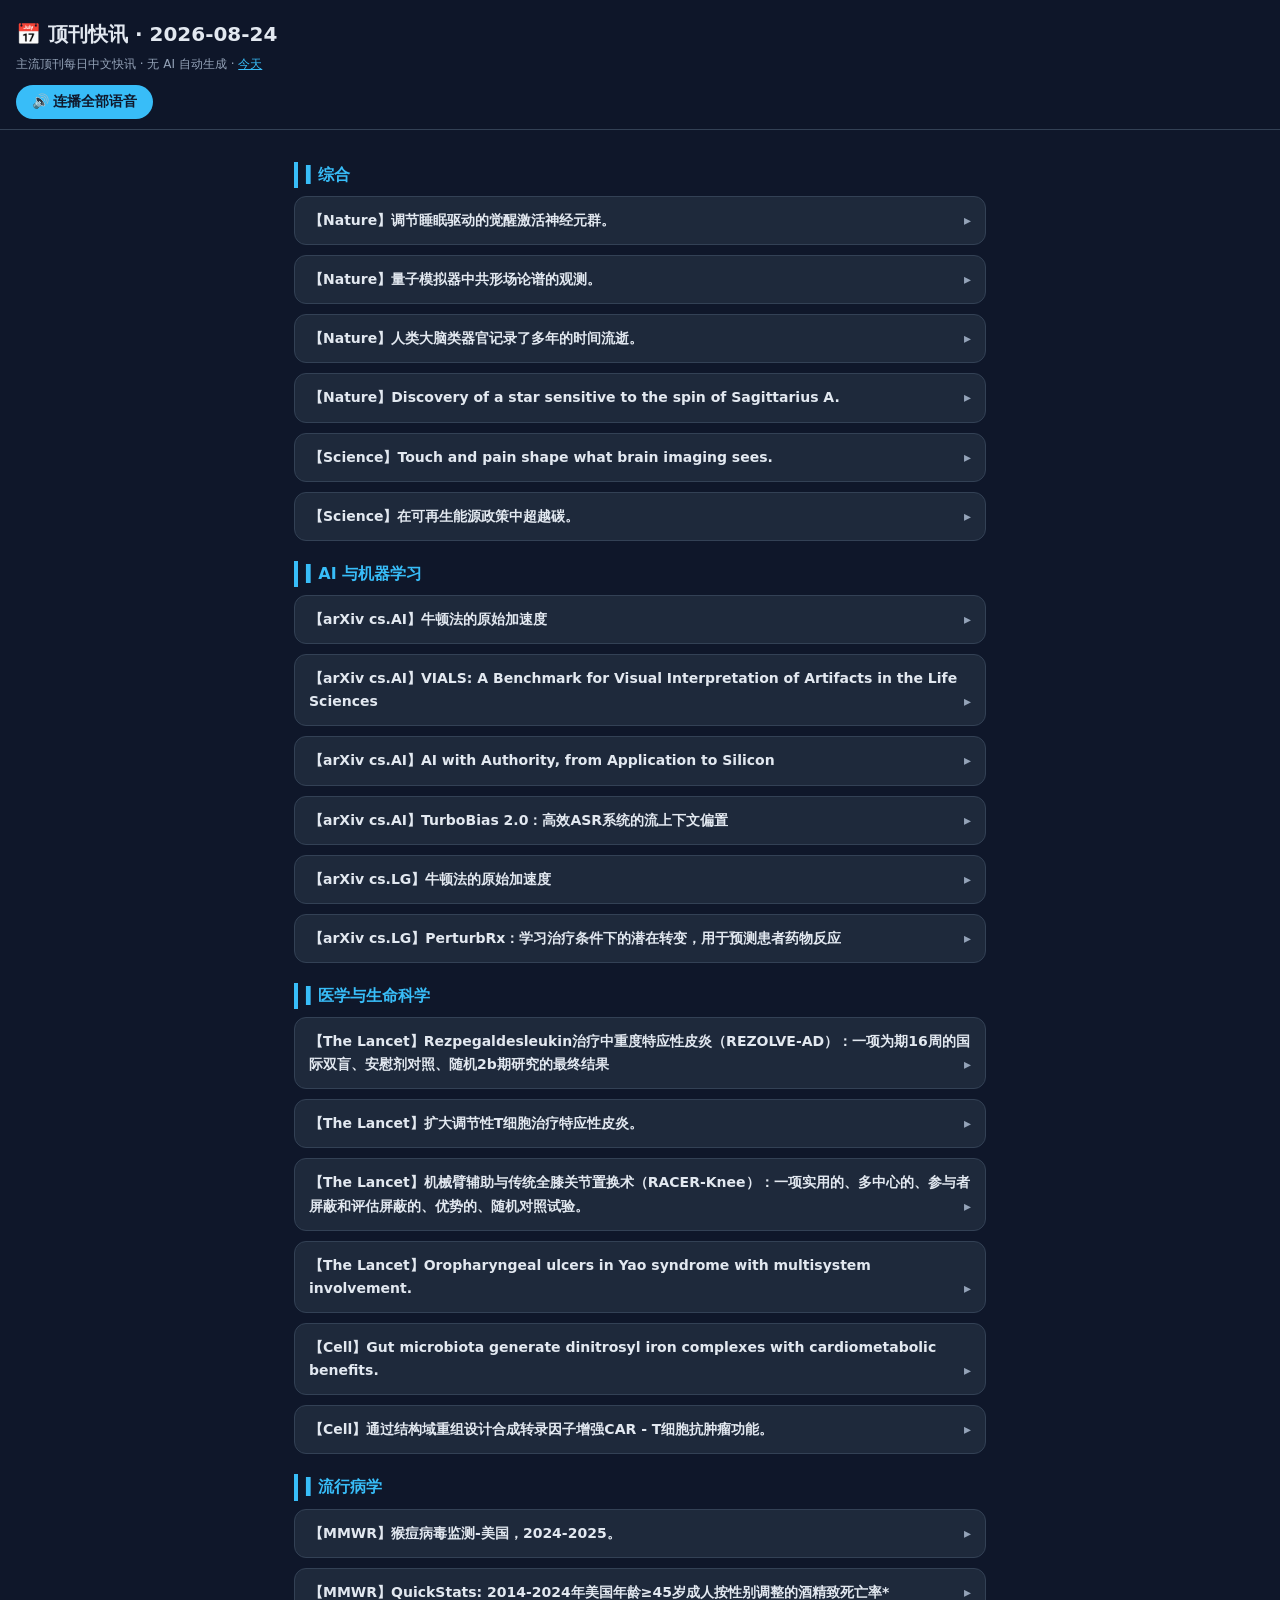
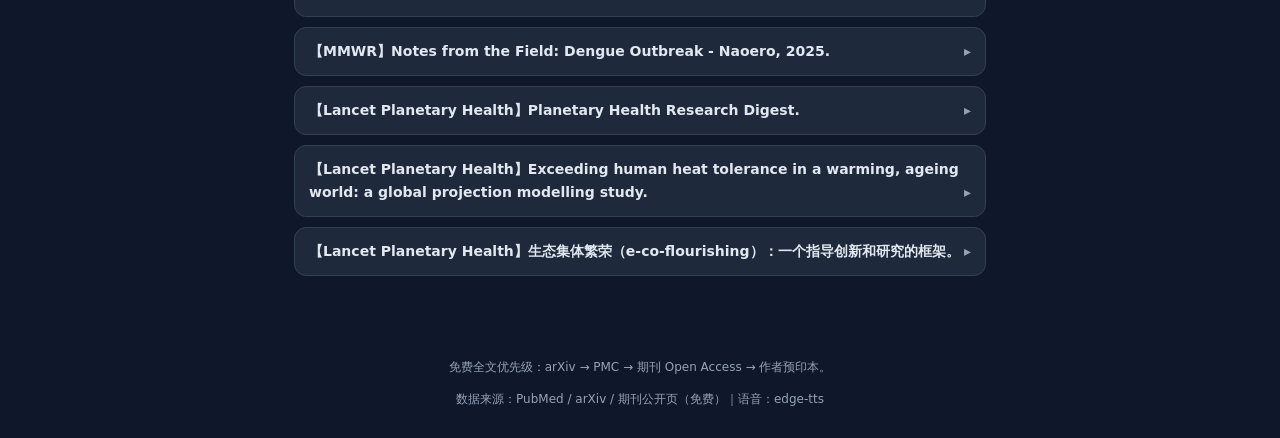
==== commit b69ae9e2: "修复：归档页样式/脚本相对路径" ====
--- a/site/index.html
+++ b/site/index.html
@@ -43,23 +43,23 @@
 </div>
 </details>
 <details>
-<summary>【Nature】发现一颗对射手座A旋转敏感的恒星。</summary>
-<div class="body">
-<p class="abs">射手座A * （ Sgr A * ）位于银河系中心，是最近的大质量黑洞</p>
+<summary>【Nature】Discovery of a star sensitive to the spin of Sagittarius A.</summary>
+<div class="body">
+<p class="abs">Residing in the centre of the Milky Way, Sagittarius A* (Sgr A*) is the closest massive black hole</p>
 <p class="link">原文：<a href="https://pubmed.ncbi.nlm.nih.gov/42618794/" target="_blank" rel="noopener">https://pubmed.ncbi.nlm.nih.gov/42618794/</a></p>
 <audio controls preload="none" src="audio/2026-08-24/4.mp3"></audio><button class="play" data-audio="audio/2026-08-24/4.mp3">▶ 朗读本条</button>
 </div>
 </details>
 <details>
-<summary>【Science】触摸和疼痛塑造了大脑成像所看到的内容。</summary>
-<div class="body">
-<p class="abs">感官输入会影响不同的血管网络，影响脑部扫描的精度。</p>
+<summary>【Science】Touch and pain shape what brain imaging sees.</summary>
+<div class="body">
+<p class="abs">Sensory inputs influence different blood vessel networks, affecting the precision of brain scans.</p>
 <p class="link">原文：<a href="https://pubmed.ncbi.nlm.nih.gov/42623482/" target="_blank" rel="noopener">https://pubmed.ncbi.nlm.nih.gov/42623482/</a></p>
 <audio controls preload="none" src="audio/2026-08-24/5.mp3"></audio><button class="play" data-audio="audio/2026-08-24/5.mp3">▶ 朗读本条</button>
 </div>
 </details>
 <details>
-<summary>【Science】在可再生能源政策中超越碳排放。</summary>
+<summary>【Science】在可再生能源政策中超越碳。</summary>
 <div class="body">
 <p class="abs">中国政策驱动的太阳能扩张表明，为什么气候政策评估应该考虑生物多样性的影响。</p>
 <p class="link">原文：<a href="https://pubmed.ncbi.nlm.nih.gov/42623481/" target="_blank" rel="noopener">https://pubmed.ncbi.nlm.nih.gov/42623481/</a></p>
@@ -70,23 +70,23 @@
 <details>
 <summary>【arXiv cs.AI】牛顿法的原始加速度</summary>
 <div class="body">
-<p class="abs">提出了一种新的Lipschitz连续Hessian凸函数最小化的直接加速牛顿法。该算法只使用原始变量，每次迭代只执行一次线性求解。通过简单的预定参数选择，实现了函数残差的全局收敛速率为$O(1/k^3)$。据我们所知，这是该问题类实现此速率的第一个二阶方法，而每次迭代仅依赖一个线性系统解（不解决辅助非线性正则化子问题，如三次正则化，执行非线性参数搜索，或使用对偶超梯度修正）。我们的方法可以在保持快速全局速率的同时，使用非精确线性系统解算器以无hessian方式实现。我们通过布雷格曼进一步将我们的构造扩展到任意几何</p>
+<p class="abs">We develop a new direct accelerated Newton method for minimizing convex functions with Lipschitz continuous Hessian. The algorithm uses only primal variables and performs just one linear solve per iteration. With a simple predetermined choice of parameters, it achieves the global convergence rate of $O(1/k^3)$ in terms of the functional residual. To the best of our knowledge, this is the first second-order method for this problem class attaining this rate while relying solely on one linear system solve per iteration (without solving auxiliary nonlinear regularized subproblems, such as cubic regularization, performing nonlinear parameter searches, or using dual extragradient corrections). Our method can be implemented in a Hessian-free way, using an inexact linear system solver, while preserving the fast global rate. We further extend our construction to arbitrary geometry through Bregman</p>
 <p class="link">原文：<a href="https://arxiv.org/abs/2608.21359v1" target="_blank" rel="noopener">https://arxiv.org/abs/2608.21359v1</a></p>
 <audio controls preload="none" src="audio/2026-08-24/7.mp3"></audio><button class="play" data-audio="audio/2026-08-24/7.mp3">▶ 朗读本条</button>
 </div>
 </details>
 <details>
-<summary>【arXiv cs.AI】小瓶：生命科学中人工制品视觉解释的基准</summary>
-<div class="body">
-<p class="abs">在专业的生命科学工作流程中，科学家通常会解释视觉工件（凝胶印迹、显微镜图像、质粒图、流式细胞仪图、分子结构等），以告知研究决策。我们介绍了VIALS，这是一个具有161个这样的解释任务的视觉问答基准，涵盖了生物技术行业中整个实验工作流程中检查的工件类型（而不是出版物和教科书中的抛光数字）。虽然前沿视觉语言模型现在可以流利地描述自然图像，但我们发现它们无法准确地解释这些科学图像，这反映了领域知识和特定领域视觉推理能力的局限性。相比之下，具有相关领域专业知识的科学家发现这些视觉解释任务很简单。不能类似地解释这些图像的人工智能将受到限制</p>
+<summary>【arXiv cs.AI】VIALS: A Benchmark for Visual Interpretation of Artifacts in the Life Sciences</summary>
+<div class="body">
+<p class="abs">In professional life sciences workflows, scientists routinely interpret visual artifacts (gel blots, microscopy images, plasmid maps, flow cytometry plots, molecular structures, ...) to inform research decisions. We introduce VIALS, a visual question-answering benchmark with 161 such interpretation tasks, spanning the types of artifacts examined throughout experimental workflows in the biotech industry (rather than polished figures from publications and textbooks). While frontier vision-language models can now fluently describe natural images, we find that they are unable to accurately interpret these scientific images, reflecting limitations in domain knowledge and domain-specific visual reasoning capabilities. In contrast, scientists with relevant domain expertise find these visual interpretation tasks straightforward. AI that cannot similarly interpret such images will have limited ut</p>
 <p class="link">原文：<a href="https://arxiv.org/abs/2608.21357v1" target="_blank" rel="noopener">https://arxiv.org/abs/2608.21357v1</a></p>
 <audio controls preload="none" src="audio/2026-08-24/8.mp3"></audio><button class="play" data-audio="audio/2026-08-24/8.mp3">▶ 朗读本条</button>
 </div>
 </details>
 <details>
-<summary>【arXiv cs.AI】具有权威的人工智能，从应用到硅</summary>
-<div class="body">
-<p class="abs">For sixty years, machine verification has been a major cost overhead, affordable only for exceptional artifacts. Here we report that generative AI inverts this relationship: at AI speed, machine verification is not only economical but essential to productivity --- it is the incorruptible referee that lets one person safely direct autonomous machine work at scale. In five weeks, one researcher on consumer AI subscriptions directed a small fleet of AI agents from application code, through a verified compiler and executive, to a RISC-V processor taped out on a community silicon shuttle; no proof passed through human review, and no RTL was written by a human. The working discipline --- the Salt method --- rests on a proof kernel no hallucinated proof can pass: mathematical claims travel between agents as kernel-checked artifacts, and human attention is reserved for statements, designs, and r</p>
+<summary>【arXiv cs.AI】AI with Authority, from Application to Silicon</summary>
+<div class="body">
+<p class="abs">60年来，机器验证一直是主要的开销，只有特殊的工件才能负担得起。在这里，我们报告生成式人工智能颠倒了这种关系：在人工智能的速度下，机器验证不仅经济而且对生产力至关重要——它是一个廉洁的裁判，可以让一个人安全地指导自动机器大规模工作。在五周内，一位研究消费者人工智能订阅的研究人员指导了一小批人工智能代理，从应用程序代码，经过经过验证的编译器和执行器，到贴在社区硅航天飞机上的RISC-V处理器；没有任何证据是通过人工审核的，也没有任何RTL是由人类撰写的。工作规程——Salt方法——建立在一个幻觉证明无法通过的证明核上：数学声明作为核检查的工件在代理之间传递，而人类的注意力则保留在语句、设计和r上</p>
 <p class="link">原文：<a href="https://arxiv.org/abs/2608.21356v1" target="_blank" rel="noopener">https://arxiv.org/abs/2608.21356v1</a></p>
 <audio controls preload="none" src="audio/2026-08-24/9.mp3"></audio><button class="play" data-audio="audio/2026-08-24/9.mp3">▶ 朗读本条</button>
 </div>
@@ -110,7 +110,7 @@
 <details>
 <summary>【arXiv cs.LG】PerturbRx：学习治疗条件下的潜在转变，用于预测患者药物反应</summary>
 <div class="body">
-<p class="abs">缺乏数据和肿瘤异质性限制了患者水平的癌症治疗反应预测。现有的方法通过预处理分子谱和药物表征来预测反应，而没有明确地模拟治疗下预期的分子变化。我们提出了PerturbRx，这是一个治疗条件表征学习框架，可以学习干预诱导的潜在转变，并将其用作患者-药物反应特征。PerturbRx从环境匹配但细胞不配对的对照和处理的单细胞群体中训练药物和剂量条件转换预测器，然后冻结并将预测器转移到预处理患者资料中，而无需治疗后测量。这种转变与患者和药物表征相结合，以预测反应。在TCGA和患者来源的异种移植物基准中，PerturbRx达到了最强的聚合率</p>
+<p class="abs">Scarce data and tumor heterogeneity limit patient-level cancer treatment-response prediction. Existing approaches predict response from pretreatment molecular profiles and drug representations, without explicitly modeling the molecular changes expected under treatment. We propose PerturbRx, a treatment-conditioned representation learning framework that learns intervention-induced latent transitions and uses them as patient-drug response features. PerturbRx trains a drug- and dose-conditioned transition predictor from context-matched but cell-unpaired control and treated single-cell populations, then freezes and transfers the predictor to pretreatment patient profiles without requiring post-treatment measurements. The transition is combined with patient and drug representations to predict response. Across TCGA and patient-derived xenograft benchmarks, PerturbRx achieves the strongest aggr</p>
 <p class="link">原文：<a href="https://arxiv.org/abs/2608.21349v1" target="_blank" rel="noopener">https://arxiv.org/abs/2608.21349v1</a></p>
 <audio controls preload="none" src="audio/2026-08-24/12.mp3"></audio><button class="play" data-audio="audio/2026-08-24/12.mp3">▶ 朗读本条</button>
 </div>
@@ -125,7 +125,7 @@
 </div>
 </details>
 <details>
-<summary>【The Lancet】扩增调节性T细胞以治疗特应性皮炎。</summary>
+<summary>【The Lancet】扩大调节性T细胞治疗特应性皮炎。</summary>
 <div class="body">
 
 <p class="link">原文：<a href="https://pubmed.ncbi.nlm.nih.gov/42628553/" target="_blank" rel="noopener">https://pubmed.ncbi.nlm.nih.gov/42628553/</a></p>
@@ -133,7 +133,7 @@
 </div>
 </details>
 <details>
-<summary>【The Lancet】机器人手臂辅助与常规全膝关节置换（ RACER-Knee ） ：一项实用、多中心、参与者蒙面和评估者蒙面、优越性、随机对照试验。</summary>
+<summary>【The Lancet】机械臂辅助与传统全膝关节置换术（RACER-Knee）：一项实用的、多中心的、参与者屏蔽和评估屏蔽的、优势的、随机对照试验。</summary>
 <div class="body">
 <p class="abs">Robotic systems are being increasingly used to assist with total knee replacement (TKR). Whether robotic systems improve outcomes after TKR is uncertain. We aimed to ascertain the clinical efficacy and cost-effectiveness of the Mako robotic-arm system compared with conventional instruments for TKR. We conducted a participant-masked and assessor-masked pragmatic, superiority, randomised controlled trial at ten hospitals in Great Britain involving 33 surgeons. Patients with advanced knee osteoarthritis underwent TKR with conventional instruments (cTKR) or with the Mako robotic-arm-assisted system (rTKR). Key exclusion criteria were inflammatory arthropathy, previous fracture, or the need for complex implants. Participants were randomly assigned (1:1) through a remote computer system using minimisation by age, BMI, centre, surgeon, and primary knee compartment involved. Participants and ass</p>
 <p class="link">原文：<a href="https://pubmed.ncbi.nlm.nih.gov/42624811/" target="_blank" rel="noopener">https://pubmed.ncbi.nlm.nih.gov/42624811/</a></p>
@@ -141,7 +141,7 @@
 </div>
 </details>
 <details>
-<summary>【The Lancet】姚氏综合征多系统累及口咽溃疡。</summary>
+<summary>【The Lancet】Oropharyngeal ulcers in Yao syndrome with multisystem involvement.</summary>
 <div class="body">
 
 <p class="link">原文：<a href="https://pubmed.ncbi.nlm.nih.gov/42624807/" target="_blank" rel="noopener">https://pubmed.ncbi.nlm.nih.gov/42624807/</a></p>
@@ -149,7 +149,7 @@
 </div>
 </details>
 <details>
-<summary>【Cell】肠道菌群产生对心脏代谢有益的二硝基铁复合物。</summary>
+<summary>【Cell】Gut microbiota generate dinitrosyl iron complexes with cardiometabolic benefits.</summary>
 <div class="body">
 <p class="abs">肠道细菌影响宿主生理，但其潜在机制尚不完全清楚。我们确定了肠道微生物将无机硝酸盐和非血红素铁转化为可移动的生物活性二硝基铁复合物（dnic）的途径，这些复合物分布在全身并影响宿主的代谢。电子顺磁共振检测常规而非无菌小鼠组织中的dnic。小鼠和人类的粪便以及大肠杆菌都能从硝酸盐和柠檬酸铁中产生dnic，而缺乏硝酸盐还原酶的突变体则不能。在西方饮食喂养的小鼠中，添加硝酸盐+柠檬酸铁或合成DNIC可增加组织DNIC水平并改善心脏代谢功能障碍。此外，在HepG2细胞和人肝细胞球状体中，DNIC可减少脂肪酸诱导的脂肪变性。DNIC的生物活性由Fe（NO）介导。</p>
 <p class="link">原文：<a href="https://pubmed.ncbi.nlm.nih.gov/42617596/" target="_blank" rel="noopener">https://pubmed.ncbi.nlm.nih.gov/42617596/</a></p>
@@ -166,9 +166,9 @@
 </details>
 <h2>▍流行病学</h2>
 <details>
-<summary>【MMWR】猴痘病毒监测-美国， 2024-2025。</summary>
-<div class="body">
-<p class="abs">Since the onset of a global outbreak of monkeypox virus (MPXV) infections in 2022, cases have declined substantially in the United States; however, ongoing low-level transmission has persisted. To assess trends in cases of MPXV infection in the United States during 2024-2025, investigators analyzed data from the One CDC Data Platform and the National Notifiable Diseases Surveillance System. In 2024, a total of 2,803 cases of MPXV infection were reported in the United States, including one travel-associated clade Ib case. In 2025, a total of 2,519 cases were reported, including 10 clade Ib cases. The number of reported cases of MPXV infection during September-October 2025 was double that during the same period in 2024, although cases returned to background levels by the end of December 2025. Demographic characteristics of patients with MPXV infections, including distributions by sex, race</p>
+<summary>【MMWR】猴痘病毒监测-美国，2024-2025。</summary>
+<div class="body">
+<p class="abs">自2022年猴痘病毒（MPXV）感染全球暴发以来，美国的病例已大幅下降；然而，持续的低水平传播仍在继续。为了评估2024-2025年美国MPXV感染病例的趋势，研究人员分析了来自CDC数据平台和国家法定疾病监测系统的数据。2024年，美国共报告了2803例MPXV感染病例，其中包括1例与旅行相关的进化支Ib病例。2025年共报告2519例，其中10例为Ib支。2025年9月至10月期间报告的MPXV感染病例数是2024年同期的两倍，尽管到2025年12月底病例已恢复到背景水平。MPXV感染患者的人口统计学特征，包括性别、种族分布</p>
 <p class="link">原文：<a href="https://pubmed.ncbi.nlm.nih.gov/42623297/" target="_blank" rel="noopener">https://pubmed.ncbi.nlm.nih.gov/42623297/</a></p>
 <audio controls preload="none" src="audio/2026-08-24/19.mp3"></audio><button class="play" data-audio="audio/2026-08-24/19.mp3">▶ 朗读本条</button>
 </div>
@@ -182,7 +182,7 @@
 </div>
 </details>
 <details>
-<summary>【MMWR】现场记录：登革热爆发——2025年7月。</summary>
+<summary>【MMWR】Notes from the Field: Dengue Outbreak - Naoero, 2025.</summary>
 <div class="body">
 
 <p class="link">原文：<a href="https://pubmed.ncbi.nlm.nih.gov/42623287/" target="_blank" rel="noopener">https://pubmed.ncbi.nlm.nih.gov/42623287/</a></p>
@@ -190,7 +190,7 @@
 </div>
 </details>
 <details>
-<summary>【Lancet Planetary Health】行星健康研究文摘。</summary>
+<summary>【Lancet Planetary Health】Planetary Health Research Digest.</summary>
 <div class="body">
 
 <p class="link">原文：<a href="https://pubmed.ncbi.nlm.nih.gov/42624812/" target="_blank" rel="noopener">https://pubmed.ncbi.nlm.nih.gov/42624812/</a></p>
@@ -198,7 +198,7 @@
 </div>
 </details>
 <details>
-<summary>【Lancet Planetary Health】在一个变暖、老龄化的世界中超越人类的耐热性：一项全球投影模型研究。</summary>
+<summary>【Lancet Planetary Health】Exceeding human heat tolerance in a warming, ageing world: a global projection modelling study.</summary>
 <div class="body">
 <p class="abs">在一个不断变暖的世界里，了解人类耐热极限将在何时、何地以及在多大程度上被突破变得越来越重要。以前的预测将健康年轻人的热量限制适用于所有年龄组，忽视了老年人更大的脆弱性。随着全球人口老龄化，这种疏忽可能会严重低估未来的高温风险。在这项研究中，我们的目的是研究年龄特异性耐热性在多大程度上改变了热极限超出的全球预测。我们将实验得出的年轻人（18-39岁）、中年人（40-59岁）和老年人（≥60岁）的热量限制与气候预测和年龄分层人口预测相结合，以评估在高于工业化前水平的1-4°C全球变暖下，这些限制可能在何处以及在多大程度上被打破。气候预测包括偏差校正</p>
 <p class="link">原文：<a href="https://pubmed.ncbi.nlm.nih.gov/42607702/" target="_blank" rel="noopener">https://pubmed.ncbi.nlm.nih.gov/42607702/</a></p>
@@ -208,7 +208,7 @@
 <details>
 <summary>【Lancet Planetary Health】生态集体繁荣（e-co-flourishing）：一个指导创新和研究的框架。</summary>
 <div class="body">
-<p class="abs">Converging ecological and social crises have exposed the limits of prevailing models of human progress, highlighting the need for more inclusive and interdisciplinary approaches to advancing wellbeing and flourishing across human and non-human life. In this Personal View, we propose an ecological-collective-flourishing (e-co-flourishing) approach, whereby one's own human flourishing is pursued along with that of natural ecosystems and their collective and individual constituents. We offer a heuristic translational framework that includes a methodological approach; guiding principles; and proposed programme theory in terms of hypothesised outcomes, pathways of change (mechanisms), key contextual factors (moderators), and intervention characteristics. This framework aims to bridge theory to real-world applications of e-co-flourishing interventions that are effective, scalable, and promote </p>
+<p class="abs">不断融合的生态和社会危机暴露了人类进步的主流模式的局限性，凸显出需要采取更具包容性和跨学科的方法来促进人类和非人类生活的福祉和繁荣。在这一个人观点中，我们提出了一种生态集体繁荣（e-co-flourishing）的方法，即人类自身的繁荣与自然生态系统及其集体和个人组成部分的繁荣一起追求。我们提供了一个启发式翻译框架，包括方法论方法；指导原则;并在假设结果、变化途径（机制）、关键背景因素（调节因子）和干预特征方面提出了方案理论。该框架旨在将理论与有效、可扩展和促进的电子共同繁荣干预措施的实际应用联系起来</p>
 <p class="link">原文：<a href="https://pubmed.ncbi.nlm.nih.gov/42526478/" target="_blank" rel="noopener">https://pubmed.ncbi.nlm.nih.gov/42526478/</a></p>
 <audio controls preload="none" src="audio/2026-08-24/24.mp3"></audio><button class="play" data-audio="audio/2026-08-24/24.mp3">▶ 朗读本条</button>
 </div>
